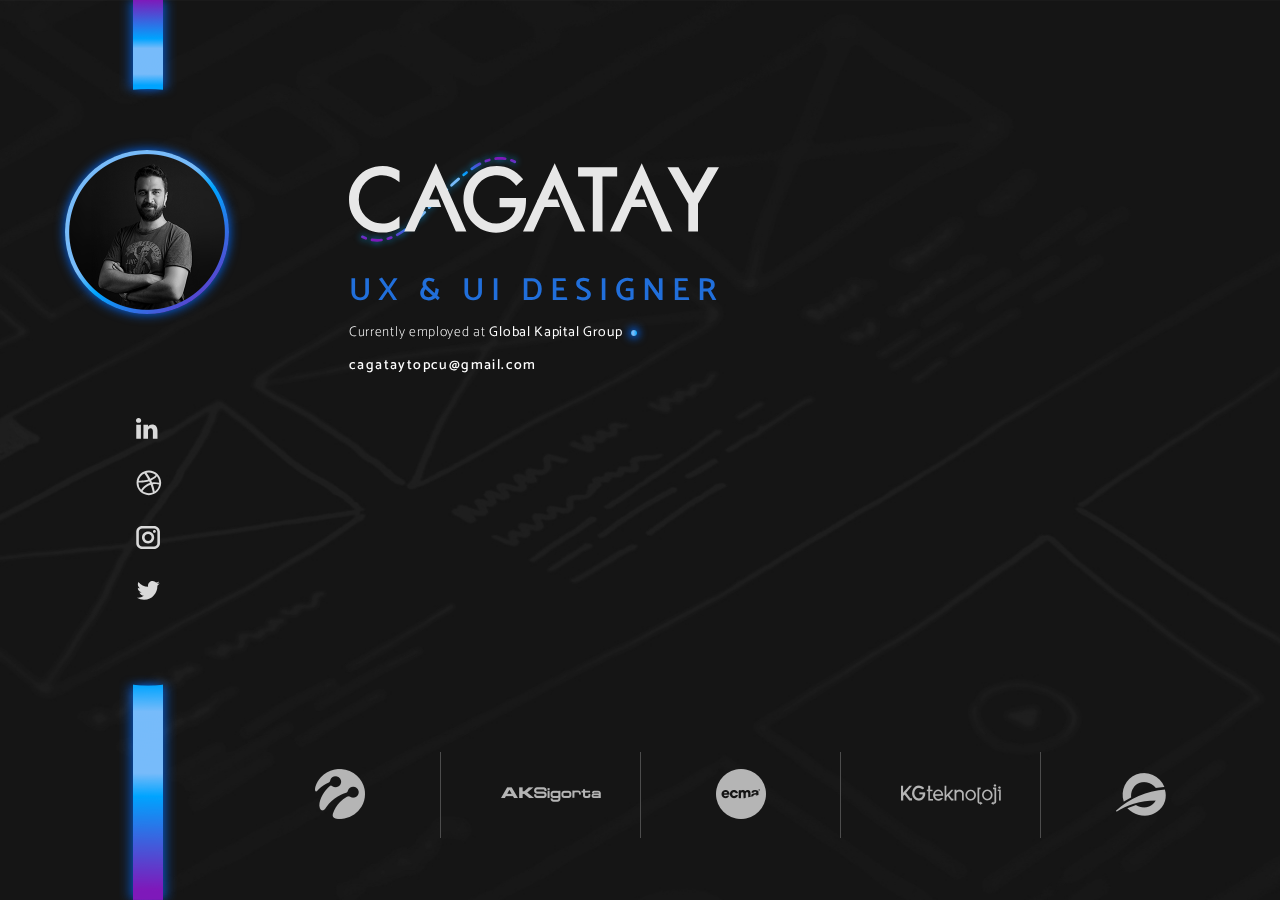
==== index.html @ 27d4c637 "init" ====
<!-- Global site tag (gtag.js) - Google Analytics -->
<script async src="https://www.googletagmanager.com/gtag/js?id=UA-145091666-1"></script>
<script>
  window.dataLayer = window.dataLayer || [];
  function gtag(){dataLayer.push(arguments);}
  gtag('js', new Date());

  gtag('config', 'UA-145091666-1');
</script>

<!DOCTYPE html>
<html lang="en">
  <head>
    <meta charset="utf-8" />
    <meta
      name="viewport"
      content="width=device-width, initial-scale=1, shrink-to-fit=no"
    />
    <meta http-equiv="X-UA-Compatible" content="ie=edge" />
    <meta name="Description" content="Çağatay Topçu - Product Designer" />
    <title>Çağatay Topçu - UX & UI Designer</title>
    <link
      href="https://fonts.googleapis.com/css?family=Catamaran:100,300,400,500,600&display=swap"
      rel="stylesheet"
    />
    <link rel="stylesheet" href="assets/css/app.css" />
  </head>

  <body>

    <main role="main" class="wrapper">
      <div class="container">
        <div class="card-wrapper">
          <div class="row">
            <div class="col-md-12 col-xl-8">
              <div class="profile">
                <div class="image" data-aos="zoom-in">
                  <img src="../assets/img/profile.png" alt="Avatar" />
                </div>
                <div class="profile-content">
                  <div class="logo-wrapper" data-aos="zoom-in">
                    <svg
                      id="carpenter-logo"
                      class="logo"
                      xmlns="http://www.w3.org/2000/svg"
                      xmlns:xlink="http://www.w3.org/1999/xlink"
                      viewBox="0 0 694 185"
                    >
                      <defs>
                        <linearGradient id="c" x1="50%" x2="50%" y1="0%" y2="95.032%">
                          <stop offset="0%" stop-color="#00A4FF" />
                          <stop offset="13.122%" stop-color="#77BBFA" />
                          <stop offset="43.346%" stop-color="#77BBFA" />
                          <stop offset="54.599%" stop-color="#00A4FF" />
                          <stop offset="100%" stop-color="#7E19BA" />
                        </linearGradient>
                        <path
                          class="pathlogo1"
                          id="b"
                          d="M23.9 152.102a2.5 2.5 0 1 1 2.2-4.49 64.444 64.444 0 0 0 6.197 2.652 2.5 2.5 0 1 1-1.721 4.695 69.443 69.443 0 0 1-6.677-2.857zm18.748 6.012a2.5 2.5 0 0 1 .787-4.938c5.613.895 11.36.973 17.246.231a2.5 2.5 0 0 1 .625 4.96c-6.352.801-12.573.717-18.658-.253zm30.816-2.311a2.5 2.5 0 0 1-1.41-4.797 85.472 85.472 0 0 0 6.443-2.18 2.5 2.5 0 0 1 1.786 4.67 90.468 90.468 0 0 1-6.819 2.307zm18.048-7.453a2.5 2.5 0 1 1-2.362-4.407c4.786-2.565 9.766-5.711 14.937-9.44a2.5 2.5 0 1 1 2.925 4.056c-5.345 3.853-10.51 7.117-15.5 9.79zm25.117-17.205a2.5 2.5 0 1 1-3.167-3.869 237.011 237.011 0 0 0 5.294-4.468 2.5 2.5 0 1 1 3.28 3.775 242.006 242.006 0 0 1-5.407 4.562zm14.376-12.702a2.5 2.5 0 1 1-3.435-3.634c4.128-3.901 8.352-8.104 12.673-12.61a2.5 2.5 0 1 1 3.609 3.46 369.7 369.7 0 0 1-12.847 12.784zm21.094-21.618a2.5 2.5 0 0 1-3.698-3.365c1.54-1.692 3.09-3.42 4.653-5.185a2.5 2.5 0 0 1 3.743 3.315 522.683 522.683 0 0 1-4.698 5.235z"
                        />
                        <filter
                          id="a"
                          width="131.1%"
                          height="158.8%"
                          x="-15.6%"
                          y="-29.4%"
                          filterUnits="objectBoundingBox"
                        >
                          <feOffset in="SourceAlpha" result="shadowOffsetOuter1" />
                          <feGaussianBlur
                            in="shadowOffsetOuter1"
                            result="shadowBlurOuter1"
                            stdDeviation="7"
                          />
                          <feColorMatrix
                            in="shadowBlurOuter1"
                            values="0 0 0 0 0 0 0 0 0 0.419607843 0 0 0 0 1 0 0 0 1 0"
                          />
                        </filter>
                        <linearGradient id="f" x1="50%" x2="50%" y1="0%" y2="95.032%">
                          <stop offset="0%" stop-color="#00A4FF" />
                          <stop offset="13.122%" stop-color="#77BBFA" />
                          <stop offset="43.346%" stop-color="#77BBFA" />
                          <stop offset="54.599%" stop-color="#00A4FF" />
                          <stop offset="100%" stop-color="#7E19BA" />
                        </linearGradient>
                        <path
                          class="pathlogo2"
                          id="e"
                          d="M177.346 61.824a2.5 2.5 0 1 1 2.202-4.49 64.444 64.444 0 0 0 6.196 2.652 2.5 2.5 0 1 1-1.721 4.695 69.443 69.443 0 0 1-6.677-2.857zm18.749 6.012a2.5 2.5 0 1 1 .787-4.938c5.613.895 11.359.973 17.246.231a2.5 2.5 0 0 1 .625 4.96c-6.352.801-12.573.717-18.658-.253zm30.816-2.311a2.5 2.5 0 1 1-1.41-4.797 85.472 85.472 0 0 0 6.443-2.18 2.5 2.5 0 0 1 1.786 4.67 90.469 90.469 0 0 1-6.819 2.307zm18.046-7.431a2.5 2.5 0 1 1-2.338-4.42c4.722-2.498 9.762-5.578 15.119-9.242a2.5 2.5 0 1 1 2.822 4.127c-5.505 3.766-10.705 6.944-15.603 9.535zm25.42-16.624a2.5 2.5 0 1 1-3.022-3.985 304.503 304.503 0 0 0 5.484-4.26 2.5 2.5 0 0 1 3.111 3.915 309.502 309.502 0 0 1-5.574 4.33zm14.911-12.012a2.5 2.5 0 0 1-3.236-3.811c4.326-3.672 8.8-7.623 13.424-11.853a2.5 2.5 0 0 1 3.375 3.689 488.152 488.152 0 0 1-13.563 11.975zm22.365-20.193a2.5 2.5 0 1 1-3.447-3.622 695.19 695.19 0 0 0 5.029-4.834 2.5 2.5 0 1 1 3.483 3.587 700.182 700.182 0 0 1-5.065 4.869z"
                        />
                        <filter
                          id="d"
                          width="130.5%"
                          height="161.3%"
                          x="-15.3%"
                          y="-30.6%"
                          filterUnits="objectBoundingBox"
                        >
                          <feOffset in="SourceAlpha" result="shadowOffsetOuter1" />
                          <feGaussianBlur
                            in="shadowOffsetOuter1"
                            result="shadowBlurOuter1"
                            stdDeviation="7"
                          />
                          <feColorMatrix
                            in="shadowBlurOuter1"
                            values="0 0 0 0 0 0 0 0 0 0.419607843 0 0 0 0 1 0 0 0 1 0"
                          />
                        </filter>
                      </defs>
                      <g fill="none" fill-rule="evenodd">
                        <g transform="translate(0 13)">
                          <use fill="#000" filter="url(#a)" xlink:href="#b" />
                          <use fill="url(#c)" xlink:href="#b" />
                        </g>
                        <g transform="rotate(-180 244.711 40.868)">
                          <use fill="#000" filter="url(#d)" xlink:href="#e" />
                          <use fill="url(#f)" xlink:href="#e" />
                        </g>
                        <path
                          fill="#E7E7E7"
                          d="M94.719 39.012v21.485c-10.473-8.77-21.308-13.156-32.506-13.156-12.34 0-22.734 4.437-31.184 13.312-8.503 8.822-12.754 19.616-12.754 32.383 0 12.61 4.251 23.25 12.754 31.916 8.502 8.667 18.922 13 31.261 13 6.377 0 11.795-1.038 16.253-3.114 2.489-1.038 5.068-2.439 7.738-4.203 2.67-1.765 5.483-3.892 8.438-6.384v21.875c-10.37 5.864-21.256 8.796-32.662 8.796-17.16 0-31.806-5.994-43.938-17.982C6.04 124.848 0 110.266 0 93.192c0-15.31 5.055-28.958 15.164-40.946 12.443-14.687 28.54-22.03 48.293-22.03 10.783 0 21.204 2.932 31.262 8.796zm28.31 113.73h-19.52L162.922 25l57.314 127.743h-19.83L162.61 65.635l-39.583 87.108zm159.36-62.586h49.615v3.97c0 9.03-1.063 17.022-3.189 23.976-2.074 6.435-5.573 12.455-10.498 18.06C307.17 148.72 292.99 155 275.779 155c-16.797 0-31.184-6.072-43.16-18.216-11.976-12.195-17.964-26.83-17.964-43.904 0-17.437 6.092-32.227 18.275-44.371 12.183-12.196 27.01-18.293 44.482-18.293 9.384 0 18.145 1.92 26.285 5.76 7.777 3.84 15.423 10.068 22.94 18.683L313.73 67.036c-9.85-13.13-21.852-19.695-36.006-19.695-12.702 0-23.355 4.386-31.962 13.156-8.606 8.615-12.909 19.41-12.909 32.383 0 13.39 4.796 24.417 14.387 33.084 8.969 8.044 18.69 12.066 29.162 12.066 8.917 0 16.927-3.01 24.03-9.03 7.102-6.072 11.068-13.337 11.898-21.796h-29.94V90.156zm103.136-24.521l-39.583 87.108h-19.519L385.836 25l57.314 127.743h-19.83l-37.795-87.108zm89.916-16.036v103.144h-18.12V49.599h-27.606V32.55h73.255v17.048h-27.529zm73.352 16.036l-39.583 87.108h-19.52L549.105 25l57.313 127.743h-19.83l-37.794-87.108zm87.738 35.185l-39.194-68.27h20.841l27.452 48.03 27.529-48.03H694l-39.35 68.27v51.923h-18.119V100.82z"
                        />
                        <path
                          fill="#E7E7E7"
                          fill-rule="nonzero"
                          d="M132.026 93H168l5 14h-45zM354.309 93H391l5 14h-45zM517.865 93H554l5 14h-40z"
                        />
                      </g>
                    </svg>
                  </div>
                  <h1 class="title" data-aos-delay="50" data-aos="zoom-in">
                    UX & UI DESIGNER
                  </h1>
                  <div
                    class="subtitle dot-pulse"
                    data-aos-delay="100"
                    data-aos="zoom-in"
                  >
                    Currently employed at <span>Global Kapital Group</span>
                  </div>
                  <a
                    data-aos-delay="150"
                    data-aos="zoom-in"
                    href="mailto:cagataytopcu@gmail.com"
                    class="contract"
                    target="_top"
                    >cagataytopcu@gmail.com</a
                  >
                </div>
              </div>
              <div class="social">
                <ul>
                  <li data-aos="fade-up">
                    <a
                      href="https://tr.linkedin.com/in/cagatay-topcu"
                      rel="noreferrer"
                      target="_blank"
                      ><i class="icon-linkedin"
                        ><svg
                          class="icon"
                          xmlns="http://www.w3.org/2000/svg"
                          width="22"
                          height="21"
                          viewBox="0 0 22 21"
                        >
                          <path
                            fill="#FFF"
                            fill-rule="nonzero"
                            d="M21.49 12.768v8.059h-4.607v-7.519c0-1.888-.665-3.177-2.333-3.177-1.273 0-2.03.868-2.364 1.708-.12.3-.152.718-.152 1.14v7.848H7.427s.061-12.735 0-14.053h4.607v1.991c-.009.016-.022.031-.03.046h.03v-.046c.613-.955 1.704-2.321 4.152-2.321 3.031 0 5.304 2.008 5.304 6.324zM2.607 0C1.031 0 0 1.05 0 2.428c0 1.349 1.001 2.428 2.547 2.428h.03c1.606 0 2.605-1.08 2.605-2.428C5.152 1.049 4.183 0 2.607 0zM.274 20.827h4.605V6.774H.274v14.053z"
                            opacity=".841"
                          />
                        </svg> </i
                      ><span class="text">linkedin.com/cagatay-topcu</span></a
                    >
                  </li>
                  <li data-aos="fade-up" data-aos-delay="50">
                    <a
                      href="https://dribbble.com/cagatay"
                      rel="noreferrer"
                      target="_blank"
                      ><i class="icon-dribbble"
                        ><svg
                          class="icon"
                          xmlns="http://www.w3.org/2000/svg"
                          width="26"
                          height="26"
                          viewBox="0 0 26 26"
                        >
                          <path
                            fill="#FFF"
                            fill-rule="nonzero"
                            d="M12.86.566C6.073.566.55 6.082.55 12.862c0 6.78 5.522 12.295 12.31 12.295 6.79 0 12.313-5.515 12.313-12.295S19.65.566 12.86.566zm8.102 5.803a10.325 10.325 0 0 1 2.297 6.334 25.692 25.692 0 0 0-4.81-.465c-.764 0-1.567.038-2.372.138a32.278 32.278 0 0 0-.874-1.955c3.64-1.5 5.395-3.58 5.76-4.052zM12.861 2.49c2.623 0 5.021.975 6.853 2.58-.29.396-1.862 2.361-5.372 3.687a56.223 56.223 0 0 0-3.826-6 10.383 10.383 0 0 1 2.345-.267zM8.393 3.498A67.18 67.18 0 0 1 12.2 9.423c-4.472 1.176-8.443 1.252-9.401 1.252h-.102a10.43 10.43 0 0 1 5.697-7.177zm-5.933 9.38c0-.086.001-.171.004-.257l.273.001c1.29 0 5.771-.107 10.388-1.477a34.9 34.9 0 0 1 .795 1.66c-.116.034-.231.068-.345.105-5.2 1.679-8.056 6.124-8.496 6.85a10.336 10.336 0 0 1-2.62-6.882zm10.4 10.387c-2.385 0-4.586-.808-6.343-2.163.297-.583 2.454-4.466 8.151-6.448a.088.088 0 0 1 .011-.004c1.429 3.719 2.034 6.84 2.2 7.808-1.236.52-2.594.807-4.018.807zm5.892-1.831c-.14-.8-.7-3.726-1.993-7.294a13.639 13.639 0 0 1 2.093-.157c2.174 0 3.875.476 4.27.596a10.406 10.406 0 0 1-4.37 6.855z"
                            opacity=".84"
                          />
                        </svg> </i
                      ><span class="text">dribbble.com/cagatay</span></a
                    >
                  </li>
                  <li data-aos="fade-up" data-aos-delay="100">
                    <a
                      href="https://www.instagram.com/cagataytopcu/"
                      rel="noreferrer"
                      target="_blank"
                      ><i class="icon-instagram"
                        ><svg
                          class="icon"
                          xmlns="http://www.w3.org/2000/svg"
                          width="24"
                          height="23"
                          viewBox="0 0 24 23"
                        >
                          <path
                            fill="#FFF"
                            fill-rule="evenodd"
                            d="M23.945 17.197c0 3.2-2.68 5.801-5.974 5.801H6.238c-3.294 0-5.974-2.602-5.974-5.8V5.802c0-3.199 2.68-5.801 5.974-5.801h11.733c3.295 0 5.974 2.602 5.974 5.8v11.395zM17.971 2.504H6.238c-1.873 0-3.396 1.48-3.396 3.299v11.394c0 1.819 1.523 3.299 3.396 3.299h11.733c1.873 0 3.397-1.48 3.397-3.299V5.803c0-1.819-1.523-3.299-3.397-3.299zm-5.866 14.919c-3.363 0-6.099-2.657-6.099-5.923s2.736-5.923 6.099-5.923 6.099 2.657 6.099 5.923-2.736 5.923-6.1 5.923zM18.4 6.802c-.796 0-1.443-.629-1.443-1.401 0-.773.647-1.402 1.443-1.402s1.443.63 1.443 1.402c0 .772-.647 1.401-1.443 1.401zM12.105 8.08c-1.941 0-3.522 1.534-3.522 3.42s1.58 3.42 3.522 3.42c1.942 0 3.521-1.534 3.521-3.42 0-1.885-1.58-3.42-3.521-3.42z"
                            opacity=".841"
                          />
                        </svg> </i
                      ><span class="text">instagram.com/cagataytopcu</span></a
                    >
                  </li>
                  <li data-aos="fade-up" data-aos-delay="150">
                    <a
                      href="https://twitter.com/insandemosu"
                      rel="noreferrer"
                      target="_blank"
                      ><i class="icon-twitter"
                        ><svg
                          class="icon"
                          xmlns="http://www.w3.org/2000/svg"
                          width="24"
                          height="19"
                          viewBox="0 0 24 19"
                        >
                          <path
                            fill="#FFF"
                            fill-rule="nonzero"
                            d="M23.706 2.271a9.25 9.25 0 0 1-2.691.747 4.749 4.749 0 0 0 2.06-2.626A9.303 9.303 0 0 1 20.1 1.544 4.651 4.651 0 0 0 16.68.045c-2.586 0-4.683 2.126-4.683 4.747 0 .372.041.734.121 1.082-3.892-.198-7.344-2.088-9.655-4.96A4.774 4.774 0 0 0 1.83 3.3c0 1.647.828 3.1 2.084 3.951a4.605 4.605 0 0 1-2.122-.594v.06c0 2.3 1.615 4.218 3.758 4.654a4.61 4.61 0 0 1-2.115.082c.595 1.885 2.325 3.257 4.375 3.296a9.32 9.32 0 0 1-6.935 1.965 13.123 13.123 0 0 0 7.18 2.133c8.616 0 13.327-7.232 13.327-13.505 0-.206-.004-.411-.013-.614a9.57 9.57 0 0 0 2.338-2.457z"
                            opacity=".841"
                          />
                        </svg> </i
                      ><span class="text">twitter.com/insandemosu</span></a
                    >
                  </li>
                </ul>
              </div>
            </div>
            <div class="col-md-12 col-xl-4 hidden-xs hidden-sm">
              <div class="content" data-aos="fade-right">

              </div>
            </div>
          </div>
          <div class="clients-list">
            <ul>
              <li data-aos="fade-up">
                <a href="https://www.turkcell.com.tr" target="_blank" aria-label="Turkcell Logo">
                  <img src="../assets/img/turkcell-logo.png" alt="" />
                </a>
              </li>
              <li data-aos="fade-up" data-aos-delay="50">
                <a href="https://www.aksigorta.com.tr" target="_blank" aria-label="Aksigorta Logo">
                  <img src="../assets/img/aksigorta-logo.png" alt="" />
                </a>
              </li>
              <li data-aos="fade-up" data-aos-delay="100">
                <a href="http://ecma.co" target="_blank" aria-label="Ecma Logo">
                  <img src="../assets/img/ecma-logo.png" alt="" />
                </a>
              </li>
              <li data-aos="fade-up" data-aos-delay="150">
                <a href="http://www.kgteknoloji.com" target="_blank" aria-label="KG Logo">
                  <img src="../assets/img/kg-logo.png" alt="" />
                </a>
              </li>
              <li data-aos="fade-up" data-aos-delay="200">
                <a href="http://www.gordionteknoloji.com" target="_blank" aria-label="Gordion Logo">
                  <img src="../assets/img/gordion-logo.png" alt="" />
                </a>
              </li>
            </ul>
          </div>
        </div>
      </div>

    </main>
    <script src="https://unpkg.com/aos@next/dist/aos.js"></script>
    <script src="assets/js/app.js"></script>
  </body>
</html>
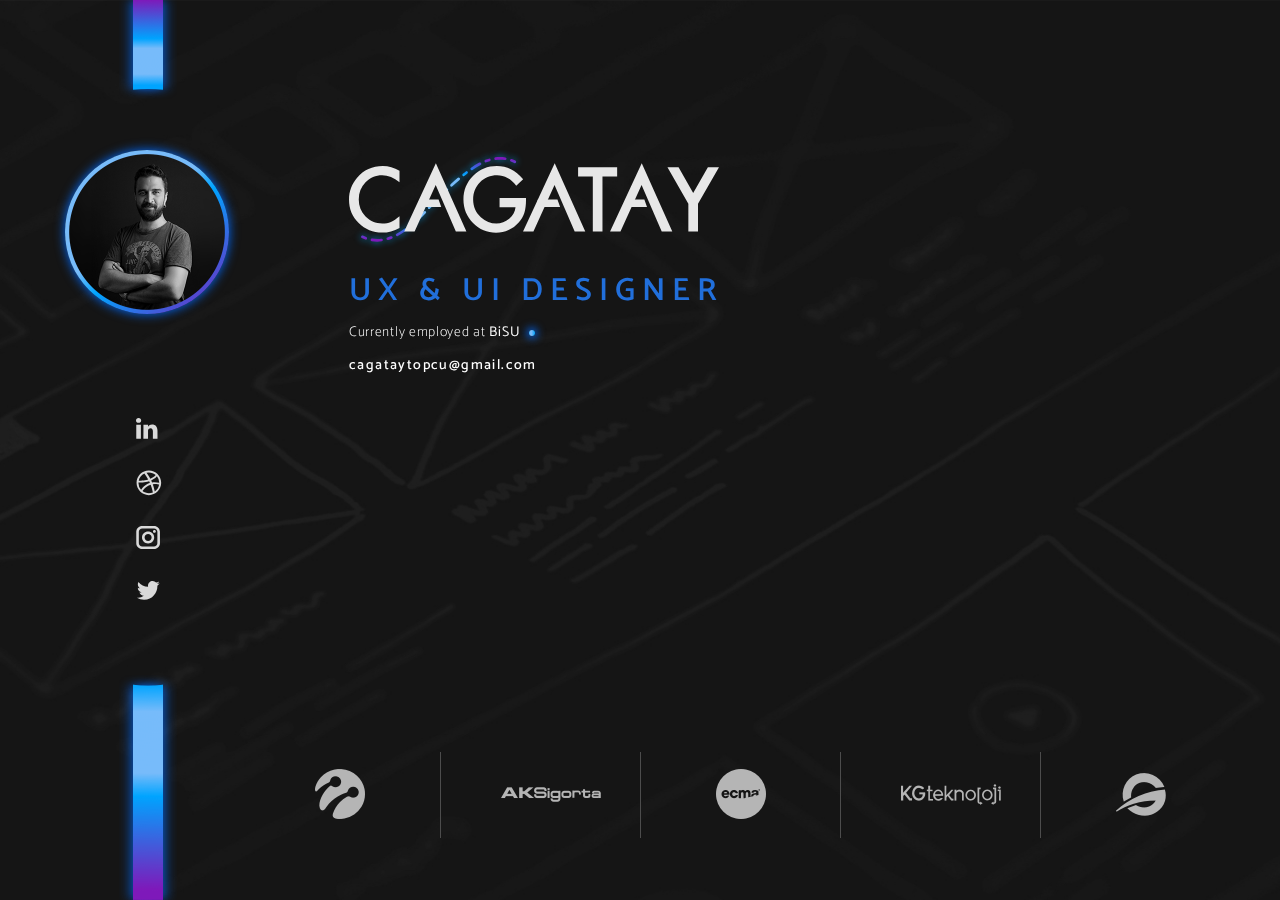
==== commit 59d340e6: "Update index.html" ====
--- a/index.html
+++ b/index.html
@@ -139,7 +139,7 @@
                     data-aos-delay="100"
                     data-aos="zoom-in"
                   >
-                    Currently employed at <span>Global Kapital Group</span>
+                    Currently employed at <span>BiSU</span>
                   </div>
                   <a
                     data-aos-delay="150"
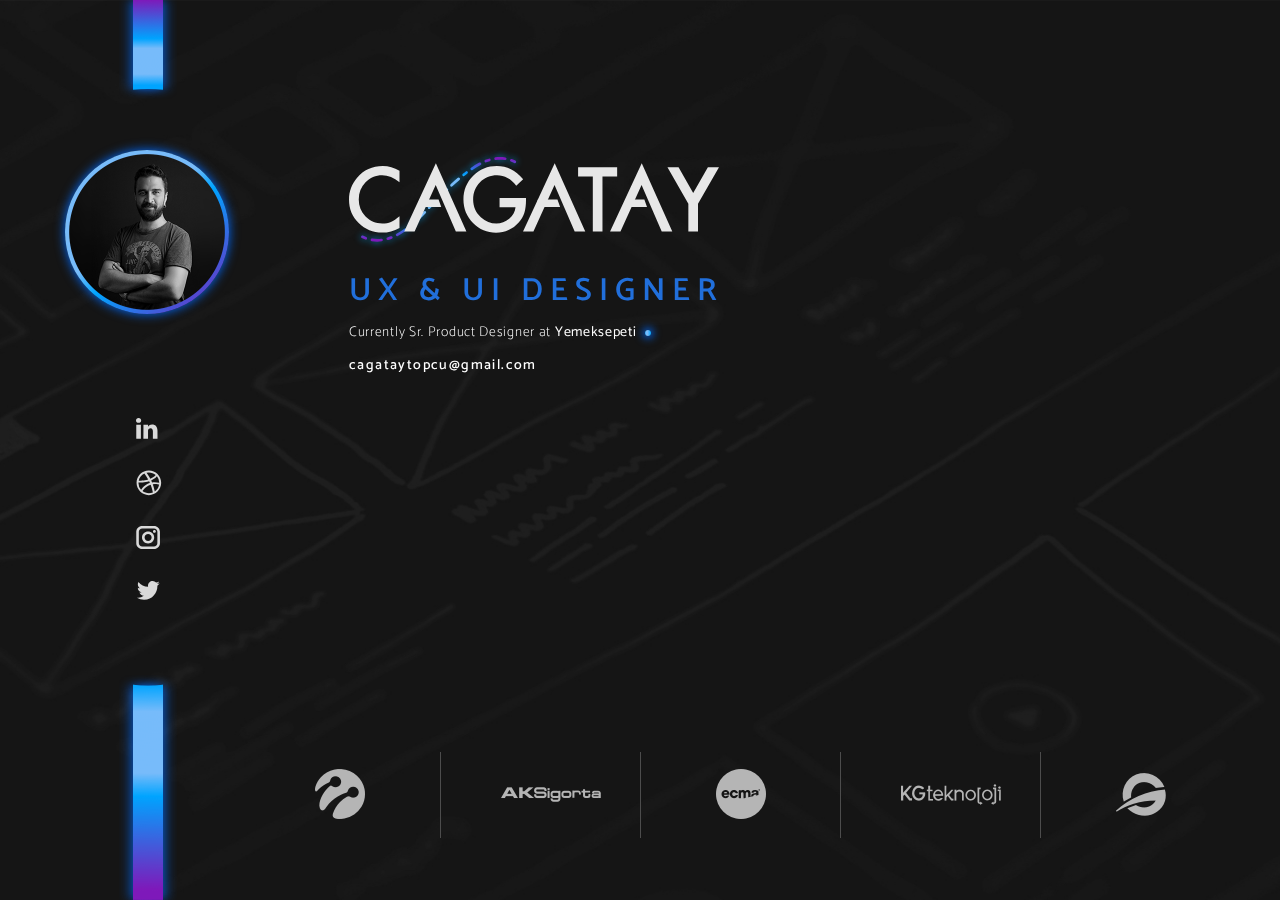
==== commit e52319d8: "Add files via upload" ====
--- a/index.html
+++ b/index.html
@@ -139,7 +139,7 @@
                     data-aos-delay="100"
                     data-aos="zoom-in"
                   >
-                    Currently employed at <span>BiSU</span>
+                    Currently Sr. Product Designer at <span>Yemeksepeti</span>
                   </div>
                   <a
                     data-aos-delay="150"
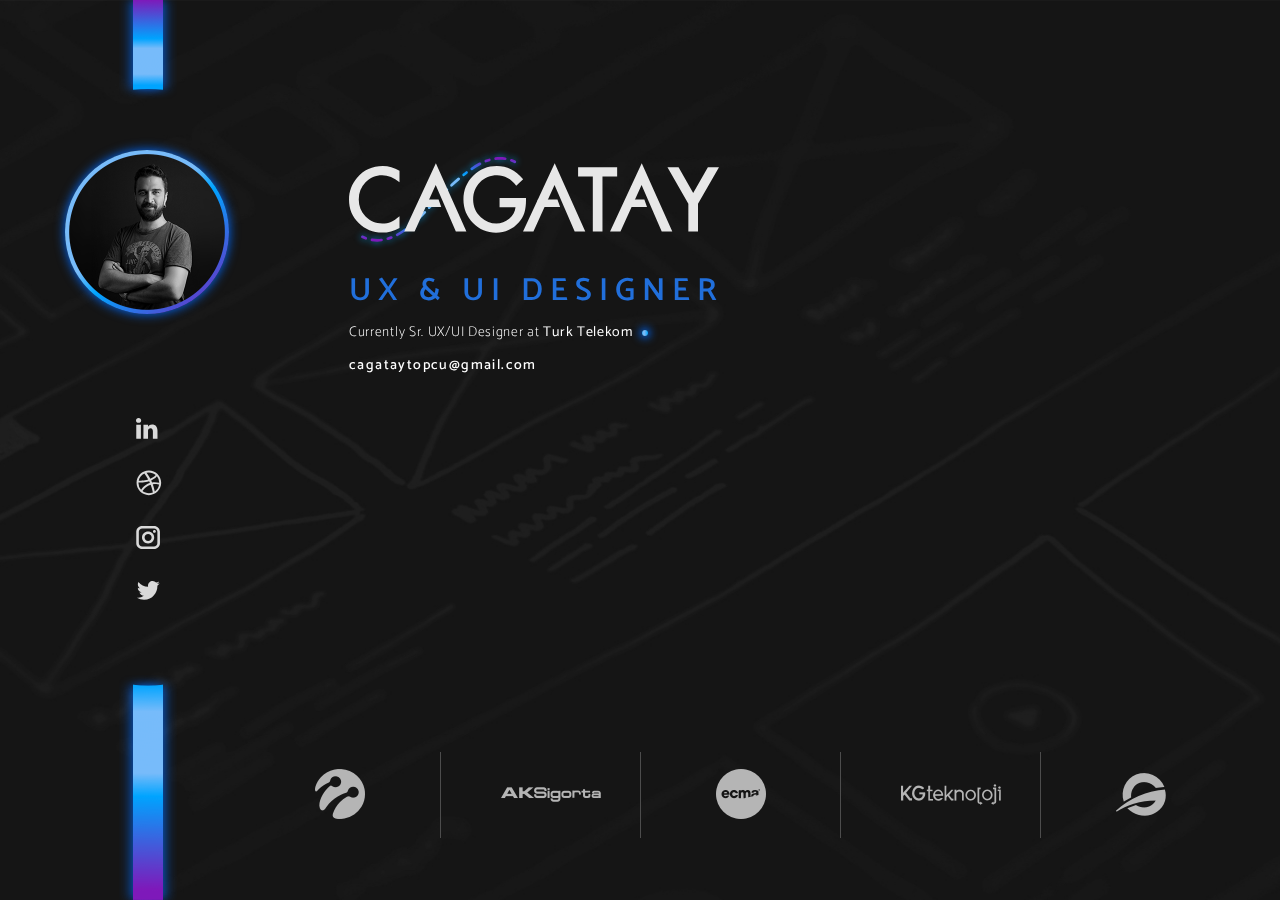
==== commit f69bbce9: "Update index.html" ====
--- a/index.html
+++ b/index.html
@@ -139,7 +139,7 @@
                     data-aos-delay="100"
                     data-aos="zoom-in"
                   >
-                    Currently Sr. Product Designer at <span>Yemeksepeti</span>
+                    Currently Sr. UX/UI Designer at <span>Turk Telekom</span>
                   </div>
                   <a
                     data-aos-delay="150"
@@ -285,7 +285,7 @@
           </div>
         </div>
       </div>
-
+
     </main>
     <script src="https://unpkg.com/aos@next/dist/aos.js"></script>
     <script src="assets/js/app.js"></script>
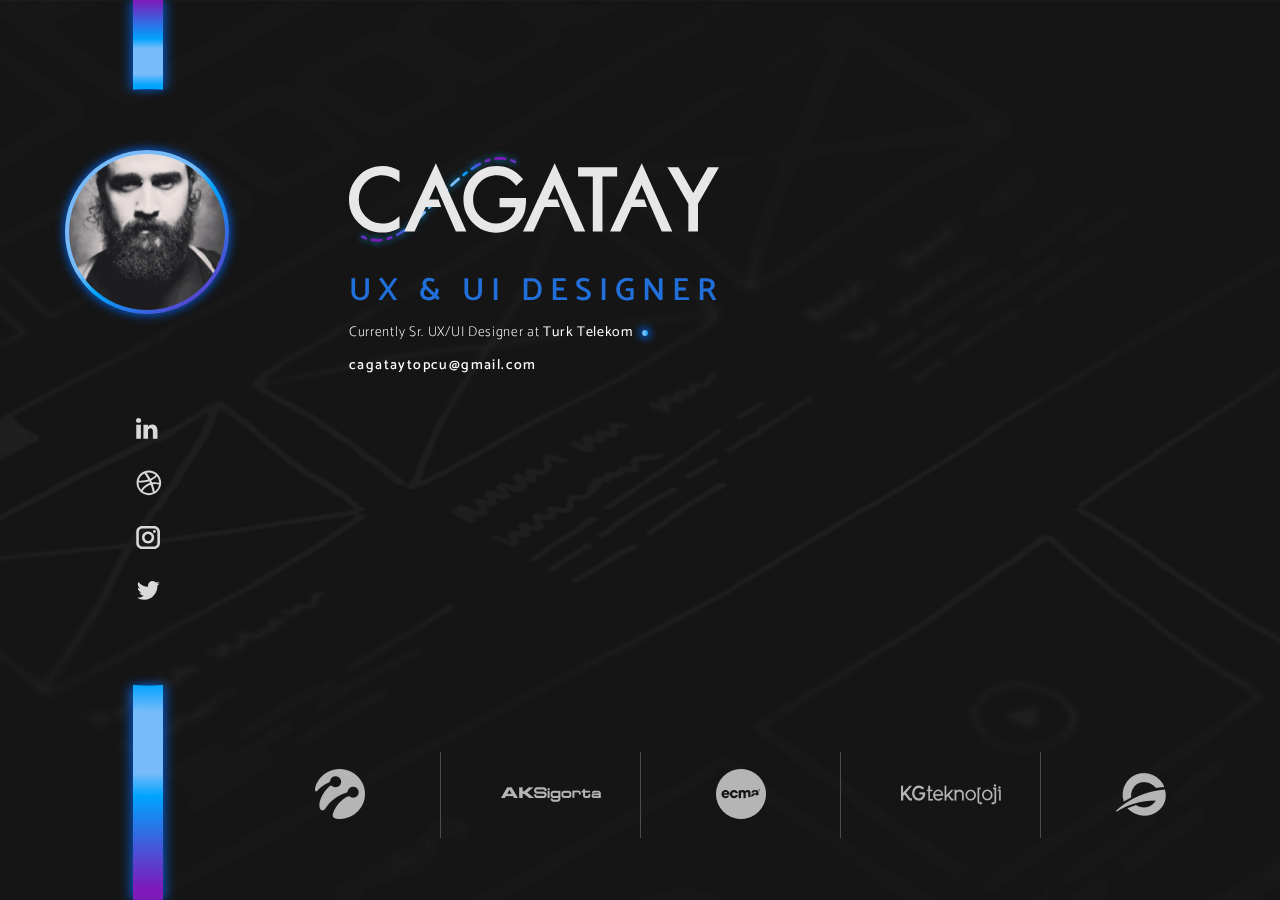
==== commit 735fd54b: "Update index.html" ====
--- a/index.html
+++ b/index.html
@@ -35,7 +35,7 @@
             <div class="col-md-12 col-xl-8">
               <div class="profile">
                 <div class="image" data-aos="zoom-in">
-                  <img src="../assets/img/profile.png" alt="Avatar" />
+                  <img src="../assets/img/profile3.png" alt="Avatar" />
                 </div>
                 <div class="profile-content">
                   <div class="logo-wrapper" data-aos="zoom-in">
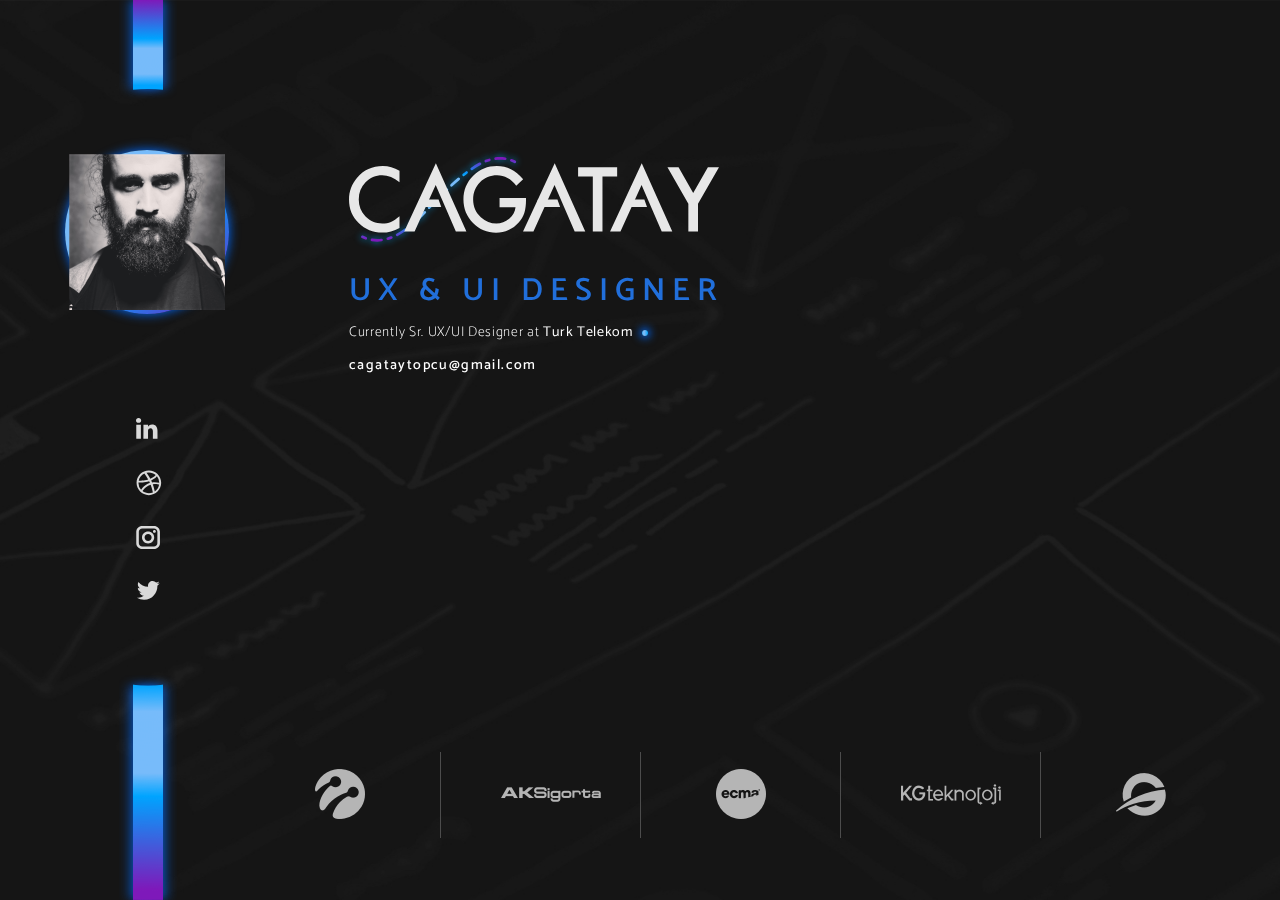
==== commit e65d8d8c: "Update index.html" ====
--- a/index.html
+++ b/index.html
@@ -35,7 +35,7 @@
             <div class="col-md-12 col-xl-8">
               <div class="profile">
                 <div class="image" data-aos="zoom-in">
-                  <img src="../assets/img/profile3.png" alt="Avatar" />
+                  <img src="../assets/img/profile.png" alt="Avatar" />
                 </div>
                 <div class="profile-content">
                   <div class="logo-wrapper" data-aos="zoom-in">
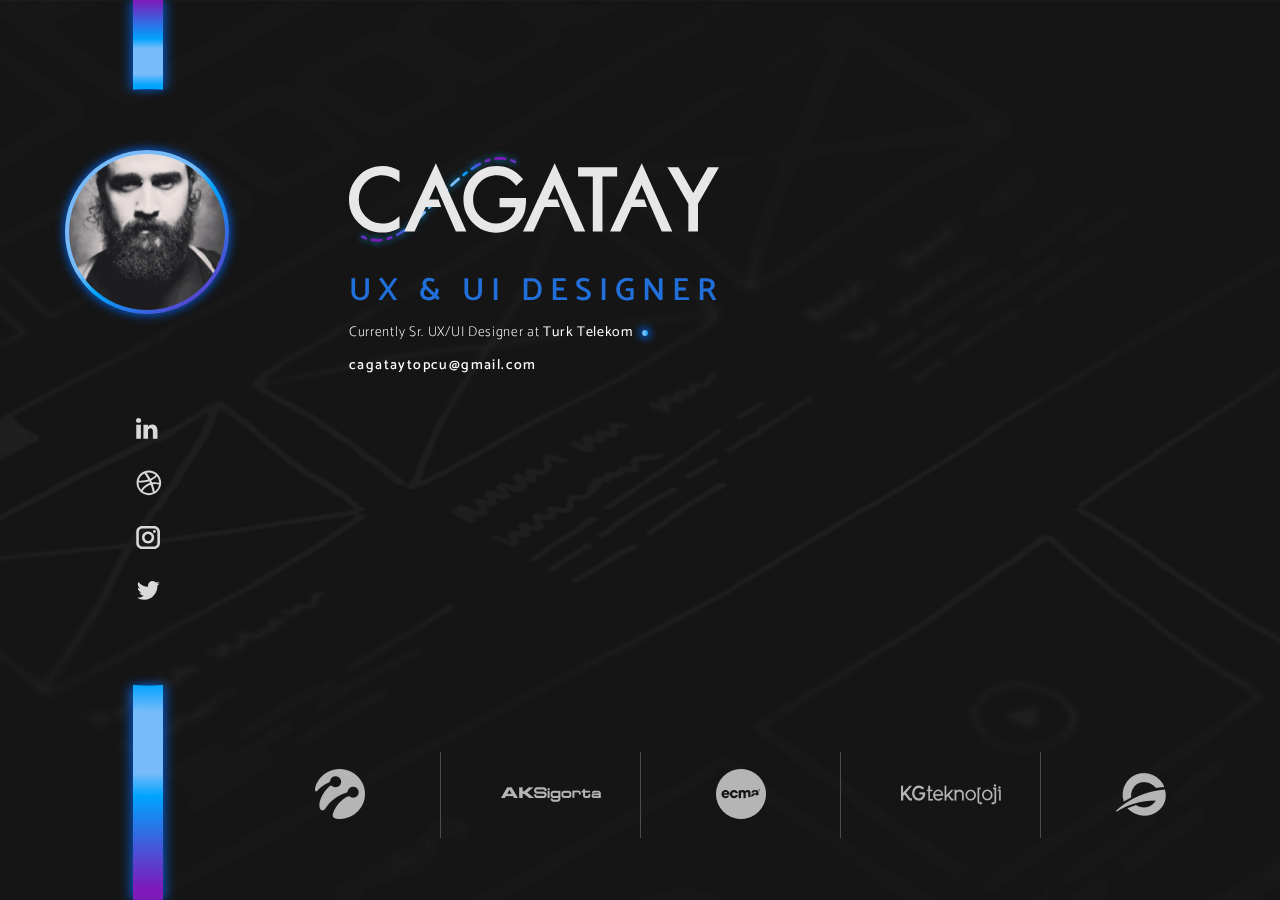
==== commit e83f082d: "Update index.html" ====
--- a/index.html
+++ b/index.html
@@ -35,7 +35,7 @@
             <div class="col-md-12 col-xl-8">
               <div class="profile">
                 <div class="image" data-aos="zoom-in">
-                  <img src="../assets/img/profile.png" alt="Avatar" />
+                  <img src="../assets/img/profile3.png" alt="Avatar" />
                 </div>
                 <div class="profile-content">
                   <div class="logo-wrapper" data-aos="zoom-in">
